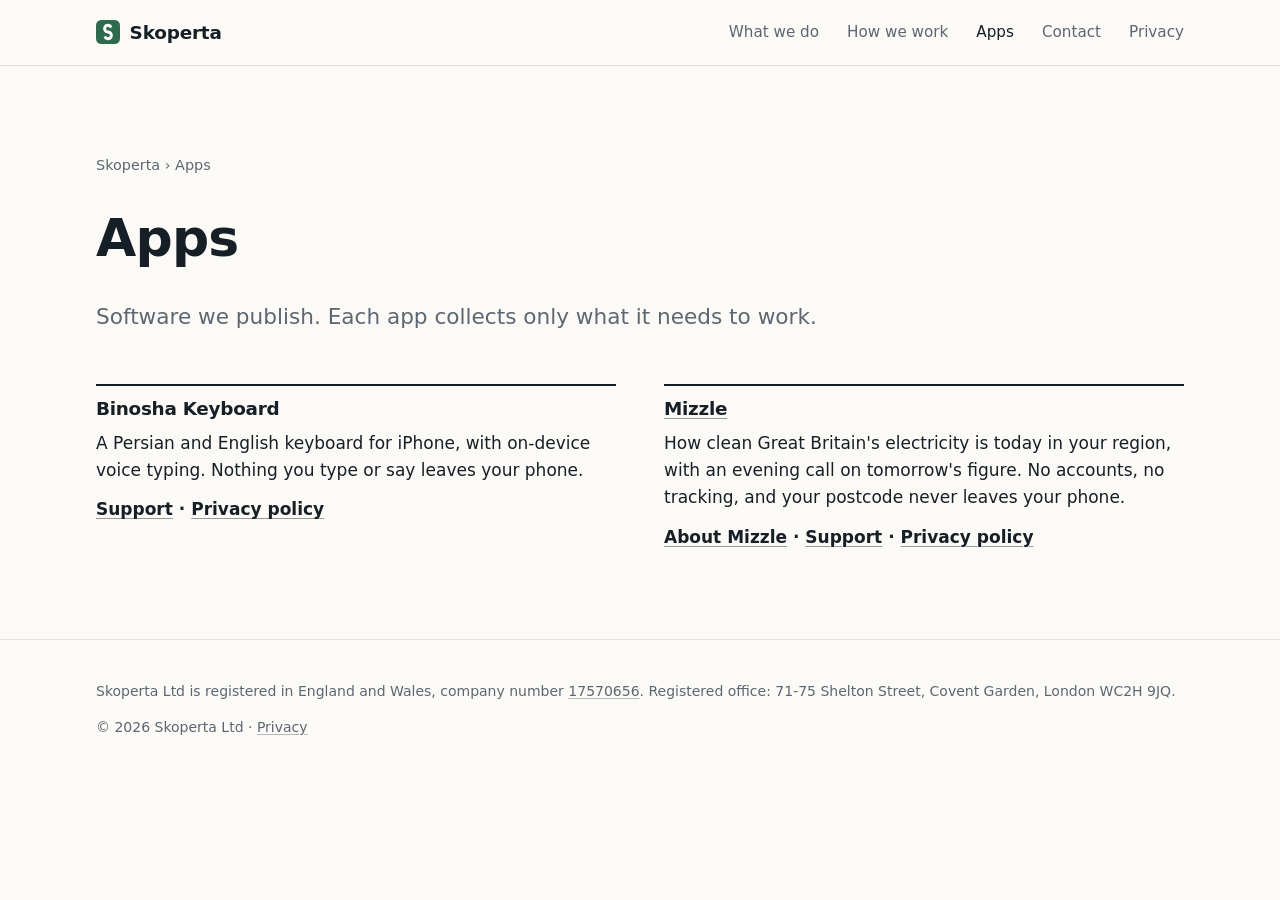
==== apps/index.html @ d9d17c3c "Add Apps to the site navigation Every page's nav bar now links to /apps/ (marked current on the apps" ====
<!DOCTYPE html>
<html lang="en-GB">
<head>
  <meta charset="utf-8">
  <meta name="viewport" content="width=device-width, initial-scale=1">
  <title>Apps · Skoperta</title>
  <meta name="description" content="Apps published by Skoperta Ltd, with support and privacy information for each.">
  <link rel="canonical" href="https://skoperta.com/apps/">
  <meta name="theme-color" content="#fbfaf7" media="(prefers-color-scheme: light)">
  <meta name="theme-color" content="#10161b" media="(prefers-color-scheme: dark)">
  <link rel="icon" href="/assets/favicon.svg" type="image/svg+xml">
  <link rel="icon" href="/assets/favicon.png" type="image/png" sizes="32x32">
  <link rel="apple-touch-icon" href="/assets/apple-touch-icon.png">
  <link rel="stylesheet" href="/assets/css/style.css">
</head>
<body>
  <a class="skip" href="#main">Skip to content</a>

  <header class="site-header">
    <div class="wrap bar">
      <a class="brand" href="/" aria-label="Skoperta home">
        <svg class="mark" viewBox="0 0 64 64" aria-hidden="true" focusable="false">
          <rect width="64" height="64" rx="14" fill="var(--accent)"/>
          <path d="M38.89 17.21 A9 9 0 1 0 32 32 A9 9 0 1 1 25.11 46.79" fill="none" stroke="var(--on-accent)" stroke-width="8" stroke-linecap="round"/>
        </svg>
        <span>Skoperta</span>
      </a>
      <nav class="site-nav" aria-label="Primary">
        <a href="/#work">What we do</a>
        <a href="/#approach">How we work</a>
        <a href="/apps/" aria-current="page">Apps</a>
        <a href="/#contact">Contact</a>
        <a href="/privacy/">Privacy</a>
      </nav>
    </div>
  </header>

  <main id="main" class="wrap prose">
    <nav class="crumbs" aria-label="Breadcrumb"><a href="/">Skoperta</a> › Apps</nav>

    <h1>Apps</h1>
    <p class="lead">Software we publish. Each app collects only what it needs to work.</p>

    <!-- One <article> per app -->
    <div class="grid">
      <article>
        <h3>Binosha Keyboard</h3>
        <p>A Persian and English keyboard for iPhone, with on-device voice typing. Nothing you type or say leaves your phone.</p>
        <p class="app-links"><a href="/apps/binosha-keyboard/support/">Support</a> · <a href="/apps/binosha-keyboard/privacy/">Privacy policy</a></p>
      </article>
      <article>
        <h3><a href="/apps/mizzle/">Mizzle</a></h3>
        <p>How clean Great Britain's electricity is today in your region, with an evening call on tomorrow's figure. No accounts, no tracking, and your postcode never leaves your phone.</p>
        <p class="app-links"><a href="/apps/mizzle/">About Mizzle</a> · <a href="/apps/mizzle/support/">Support</a> · <a href="/apps/mizzle/privacy/">Privacy policy</a></p>
      </article>
    </div>
  </main>

  <footer class="site-footer">
    <div class="wrap">
      <p>Skoperta Ltd is registered in England and Wales, company number <a href="https://find-and-update.company-information.service.gov.uk/company/17570656">17570656</a>. Registered office: 71-75 Shelton Street, Covent Garden, London WC2H 9JQ.</p>
      <p>© 2026 Skoperta Ltd · <a href="/privacy/">Privacy</a></p>
    </div>
  </footer>
</body>
</html>
---- assets/css/style.css ----
/* Skoperta website styles
   1. Tokens: colours, type, spacing. Change the look here, not in page markup.
   2. Base: resets and typography.
   3. Components: header, sections, grids, footer.
   Every page links this one file. Add new components at the end. */

/* 0. Fonts (self-hosted, no third-party requests) */
/* Vazirmatn (formerly Vazir) for Persian, variable weight 100-900. SIL OFL, see /assets/fonts/vazirmatn-OFL.txt */
@font-face {
  font-family: "Vazirmatn";
  src: url("/assets/fonts/vazirmatn.woff2") format("woff2");
  font-weight: 100 900;
  font-display: swap;
  unicode-range: U+0600-06FF, U+0750-077F, U+08A0-08FF, U+200C-200F, U+FB50-FDFF, U+FE70-FEFF;
}

/* 1. Tokens */
:root {
  --paper: #fbfaf7;
  --ink: #171f26;
  --muted: #5d6771;
  --line: #e4e1d9;
  --accent: #2e6b4e;
  --on-accent: #ffffff;

  --font-fa: "Vazirmatn", var(--font-sans);
  --font-sans: ui-sans-serif, system-ui, -apple-system, "Segoe UI", Roboto, "Helvetica Neue", Arial, sans-serif;

  --page-width: 68rem;
  --measure: 62ch;
  --gutter: clamp(1.25rem, 4vw, 2.5rem);
  --section-gap: clamp(3rem, 8vw, 5.5rem);
}

@media (prefers-color-scheme: dark) {
  :root {
    --paper: #10161b;
    --ink: #e8e5de;
    --muted: #a3abb3;
    --line: #28323b;
    --accent: #7fcba4;
    --on-accent: #10161b;
  }
}

/* 2. Base */
*, *::before, *::after { box-sizing: border-box; }

html { -webkit-text-size-adjust: 100%; }

body {
  margin: 0;
  background: var(--paper);
  color: var(--ink);
  font-family: var(--font-sans);
  font-size: 1.0625rem;
  line-height: 1.6;
  -webkit-font-smoothing: antialiased;
}

svg, img { display: block; max-width: 100%; }

a {
  color: inherit;
  text-decoration-thickness: 1px;
  text-underline-offset: 0.15em;
  text-decoration-color: color-mix(in srgb, currentColor 45%, transparent);
}
a:hover { text-decoration-color: currentColor; }

:focus-visible {
  outline: 2px solid var(--accent);
  outline-offset: 3px;
  border-radius: 2px;
}

h1, h2, h3 {
  margin: 0 0 0.6em;
  font-weight: 600;
  line-height: 1.15;
  letter-spacing: -0.015em;
  text-wrap: balance;
}
h1 { font-size: clamp(2rem, 1.2rem + 3.2vw, 3.25rem); }
h2 { font-size: clamp(1.4rem, 1.1rem + 1vw, 1.75rem); }
h3 { font-size: 1.15rem; }

p, li, dd { max-width: var(--measure); }
p { margin: 0 0 1em; }
ul, ol { padding-inline-start: 1.2rem; }
li { margin-block: 0.35em; }
address { font-style: normal; }

/* 3. Components */
.wrap {
  width: min(100% - 2 * var(--gutter), var(--page-width));
  margin-inline: auto;
}

.skip {
  position: absolute;
  left: -999px;
  top: 0;
  padding: 0.5rem 1rem;
  background: var(--accent);
  color: var(--on-accent);
}
.skip:focus { left: 1rem; top: 1rem; z-index: 10; }

.site-header { border-bottom: 1px solid var(--line); }

.bar {
  display: flex;
  flex-wrap: wrap;
  align-items: center;
  justify-content: space-between;
  gap: 0.75rem 1.5rem;
  padding-block: 1.1rem;
}

.brand {
  display: inline-flex;
  align-items: center;
  gap: 0.6rem;
  font-size: 1.15rem;
  font-weight: 700;
  letter-spacing: -0.01em;
  text-decoration: none;
}
.brand .mark { width: 1.5rem; height: 1.5rem; }

.site-nav { display: flex; flex-wrap: wrap; gap: 0.25rem clamp(1rem, 3vw, 1.75rem); font-size: 0.95rem; }
.site-nav a { color: var(--muted); text-decoration: none; }
.site-nav a:hover, .site-nav a[aria-current="page"] { color: var(--ink); }

.hero { padding-block: var(--section-gap); }

.lead {
  font-size: clamp(1.125rem, 1rem + 0.5vw, 1.35rem);
  color: var(--muted);
}

.eyebrow {
  margin: 0 0 1.25rem;
  font-size: 0.78rem;
  font-weight: 600;
  letter-spacing: 0.1em;
  text-transform: uppercase;
  color: var(--accent);
}

.section {
  padding-block: var(--section-gap);
  border-top: 1px solid var(--line);
}

.grid {
  display: grid;
  gap: clamp(1.5rem, 4vw, 3rem);
  grid-template-columns: repeat(auto-fit, minmax(15rem, 1fr));
}
.grid h3 {
  padding-top: 0.75rem;
  border-top: 2px solid var(--ink);
}
.grid p { margin-bottom: 0; }

.principles {
  display: grid;
  gap: 1.75rem 3rem;
  margin: 0;
}
@media (min-width: 48rem) {
  .principles { grid-template-columns: 1fr 1fr; }
}
.principles dt { font-weight: 600; }
.principles dd { margin: 0.25rem 0 0; color: var(--muted); }

.cta-row {
  display: flex;
  flex-wrap: wrap;
  gap: 0.75rem;
  margin: 1.75rem 0 2rem;
  max-width: none;
}
.button {
  display: inline-block;
  padding: 0.7rem 1.25rem;
  border: 1px solid var(--accent);
  border-radius: 6px;
  background: var(--accent);
  color: var(--on-accent);
  font-weight: 600;
  text-decoration: none;
}
.button:hover { filter: brightness(1.08); }
.button.secondary {
  background: transparent;
  border-color: var(--line);
  color: var(--ink);
}
.button.secondary:hover { border-color: var(--ink); filter: none; }

.stat {
  display: grid;
  gap: 0.5rem 2.5rem;
  align-items: baseline;
  margin-bottom: 2rem;
}
@media (min-width: 48rem) {
  .stat { grid-template-columns: auto 1fr; }
}
.stat-number {
  margin: 0;
  font-size: clamp(2.75rem, 2rem + 3vw, 4.5rem);
  font-weight: 700;
  line-height: 1;
  letter-spacing: -0.03em;
  color: var(--accent);
}
.stat-caption { margin: 0; color: var(--muted); max-width: 44ch; }
.why-text { font-size: 1.1rem; }

.contact-heading { font-size: clamp(1.4rem, 1.1rem + 1vw, 1.75rem); }
.contact-line {
  margin-top: 1.5rem;
  font-size: clamp(1.25rem, 1rem + 1vw, 1.75rem);
  font-weight: 600;
}
.contact-line a { text-decoration-thickness: 2px; }

.note { color: var(--muted); font-size: 0.95rem; }

.prose { padding-block: var(--section-gap); }
.prose h2 { margin-top: 2.5rem; }
.prose h2:first-child { margin-top: 0; }

.site-footer {
  padding-block: 2.5rem;
  border-top: 1px solid var(--line);
  font-size: 0.875rem;
  color: var(--muted);
}
.site-footer p { max-width: none; }
.site-footer p:last-child { margin-bottom: 0; }

/* App pages: breadcrumb, app list, bilingual (English + Persian) sections */
.crumbs { margin: 0 0 2rem; font-size: 0.9rem; color: var(--muted); }
.crumbs a { color: inherit; text-decoration: none; }
.crumbs a:hover { color: var(--ink); text-decoration: underline; }

.app-links { margin-top: 0.75rem; font-weight: 600; }

.translation {
  margin-top: var(--section-gap);
  padding-top: var(--section-gap);
  border-top: 1px solid var(--line);
}

:lang(fa) { font-family: var(--font-fa); }
/* Letter-spacing breaks joined Persian letters */
:lang(fa) h1, :lang(fa) h2, :lang(fa) h3, :lang(fa) .eyebrow { letter-spacing: normal; }

/* Tables in app pages */
.prose h3 { margin-top: 1.75rem; }
.table {
  border-collapse: collapse;
  margin: 0 0 1.25rem;
  font-variant-numeric: tabular-nums;
}
.table caption { text-align: start; font-size: 0.9rem; color: var(--muted); padding-bottom: 0.4rem; }
.table th, .table td {
  padding: 0.45rem 1.5rem 0.45rem 0;
  border-bottom: 1px solid var(--line);
  text-align: start;
}
.table th { font-weight: 600; }

@media print {
  .site-nav, .skip { display: none; }
  body { font-size: 11pt; }
}

/* App product pages (/apps/<slug>/): hero with icon and screenshot, feature rows */
.app-hero {
  display: grid;
  gap: 2.5rem clamp(2rem, 6vw, 5rem);
  align-items: center;
  padding-block: var(--section-gap);
}
@media (min-width: 48rem) {
  .app-hero { grid-template-columns: 1fr minmax(14rem, 19rem); }
}
.app-icon {
  width: 5.5rem;
  height: 5.5rem;
  margin-bottom: 1.25rem;
  border-radius: 22.5%;
  box-shadow: 0 0 0 1px var(--line);
}

.shot { margin: 0; max-width: 19rem; }
.shot img {
  width: 100%;
  height: auto;
  border-radius: 2rem;
  border: 1px solid var(--line);
  box-shadow: 0 1.5rem 3rem -1.5rem color-mix(in srgb, var(--ink) 35%, transparent);
}

.feature {
  display: grid;
  gap: 1.5rem clamp(2rem, 6vw, 5rem);
  align-items: center;
  margin-bottom: clamp(3rem, 7vw, 4.5rem);
}
.feature:last-child { margin-bottom: 0; }
.feature .shot { max-width: 16rem; }
@media (min-width: 48rem) {
  .feature { grid-template-columns: minmax(12rem, 16rem) 1fr; }
  .feature:nth-child(even of .feature) { grid-template-columns: 1fr minmax(12rem, 16rem); }
  .feature:nth-child(even of .feature) .shot { order: 2; }
}
.feature h3 { font-size: clamp(1.4rem, 1.1rem + 1vw, 1.75rem); }

.store-button { display: inline-flex; align-items: center; gap: 0.5rem; }
.store-button svg { width: 1.1em; height: 1.1em; }
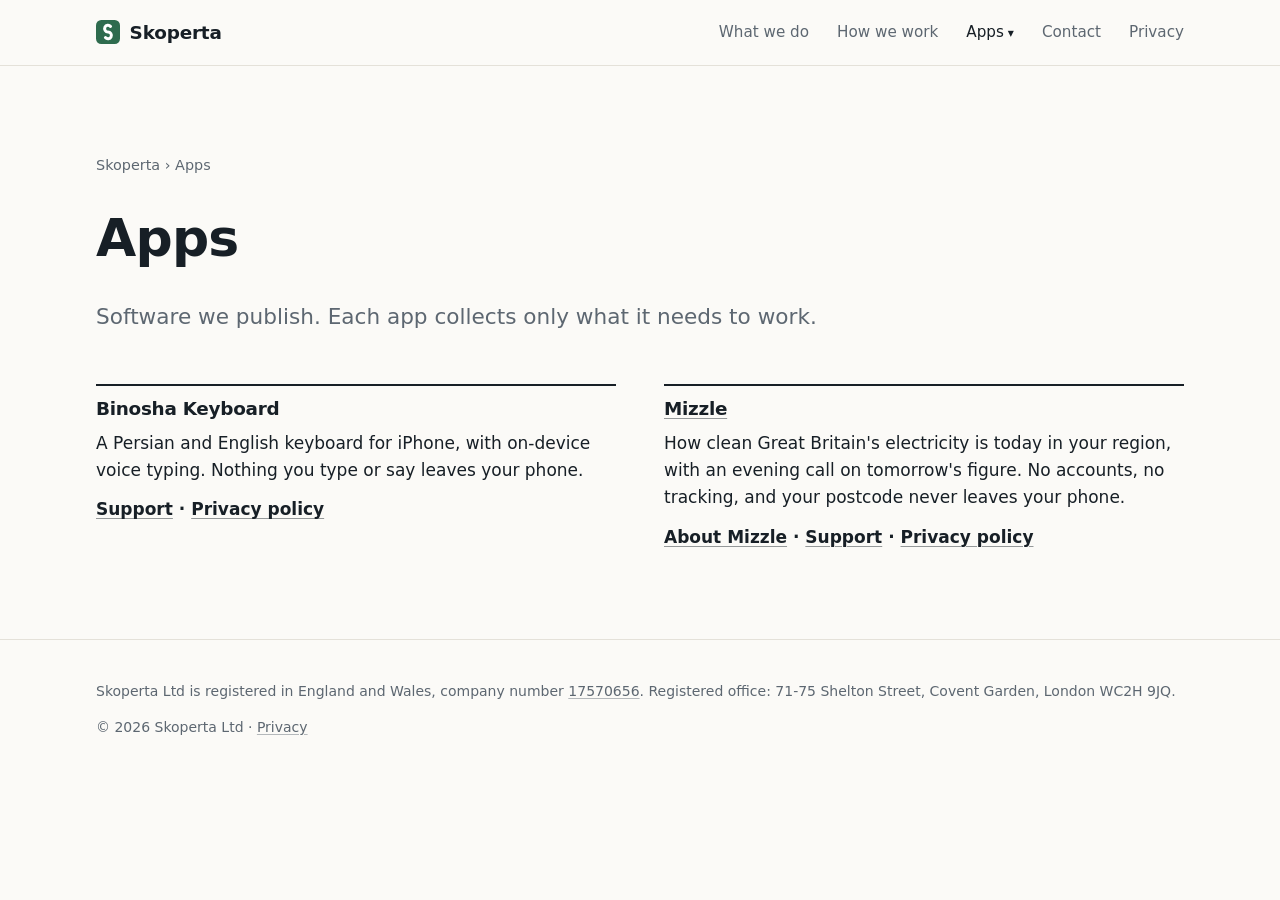
==== commit 4d93d398: "Show the apps in a dropdown under Apps in the nav Hovering or focusing Apps now lists Mizzle and Bin" ====
--- a/apps/index.html
+++ b/apps/index.html
@@ -28,7 +28,13 @@
       <nav class="site-nav" aria-label="Primary">
         <a href="/#work">What we do</a>
         <a href="/#approach">How we work</a>
-        <a href="/apps/" aria-current="page">Apps</a>
+        <div class="nav-menu">
+          <a href="/apps/" aria-current="page">Apps</a>
+          <ul class="nav-sub" aria-label="Apps">
+            <li><a href="/apps/mizzle/">Mizzle</a></li>
+            <li><a href="/apps/binosha-keyboard/support/">Binosha Keyboard</a></li>
+          </ul>
+        </div>
         <a href="/#contact">Contact</a>
         <a href="/privacy/">Privacy</a>
       </nav>
--- a/assets/css/style.css
+++ b/assets/css/style.css
@@ -133,6 +133,29 @@
 .site-nav a { color: var(--muted); text-decoration: none; }
 .site-nav a:hover, .site-nav a[aria-current="page"] { color: var(--ink); }
 
+/* Apps dropdown: opens on hover or keyboard focus; the Apps link itself still goes to /apps/ */
+.nav-menu { position: relative; }
+.nav-menu > a::after { content: " \25BE"; font-size: 0.8em; }
+.nav-sub {
+  position: absolute;
+  top: 100%;
+  left: -0.75rem;
+  z-index: 10;
+  min-width: 12rem;
+  margin: 0;
+  padding: 0.4rem 0;
+  list-style: none;
+  background: var(--paper);
+  border: 1px solid var(--line);
+  border-radius: 0.5rem;
+  box-shadow: 0 6px 20px rgb(0 0 0 / 0.08);
+  visibility: hidden;
+  opacity: 0;
+  transition: opacity 0.12s, visibility 0.12s;
+}
+.nav-sub a { display: block; padding: 0.35rem 0.75rem; }
+.nav-menu:hover .nav-sub, .nav-menu:focus-within .nav-sub { visibility: visible; opacity: 1; }
+
 .hero { padding-block: var(--section-gap); }
 
 .lead {
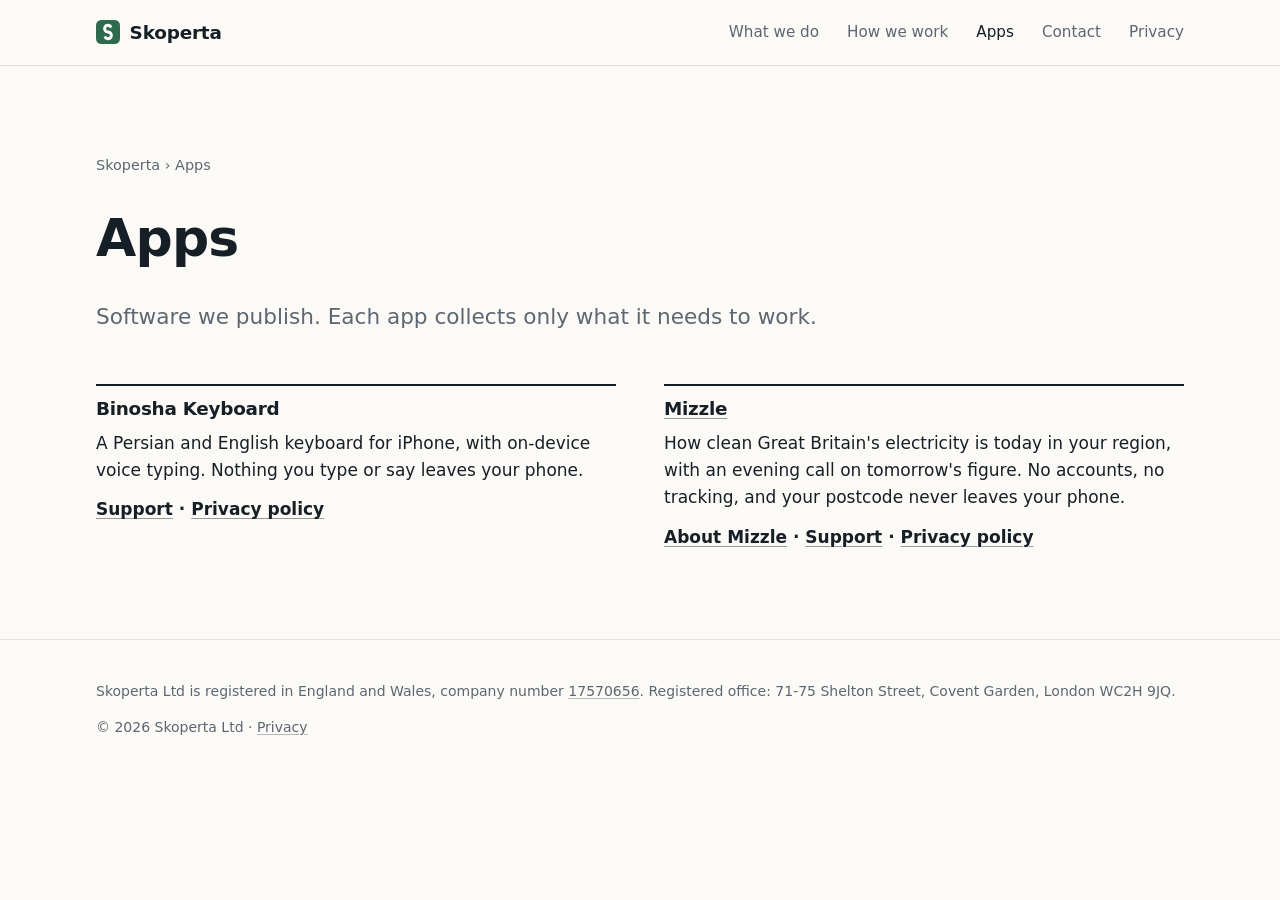
==== commit bb452ed8: "Drop the Apps dropdown; Apps links straight to the apps page The dropdown list rendered as plain lin" ====
--- a/apps/index.html
+++ b/apps/index.html
@@ -28,13 +28,7 @@
       <nav class="site-nav" aria-label="Primary">
         <a href="/#work">What we do</a>
         <a href="/#approach">How we work</a>
-        <div class="nav-menu">
-          <a href="/apps/" aria-current="page">Apps</a>
-          <ul class="nav-sub" aria-label="Apps">
-            <li><a href="/apps/mizzle/">Mizzle</a></li>
-            <li><a href="/apps/binosha-keyboard/support/">Binosha Keyboard</a></li>
-          </ul>
-        </div>
+        <a href="/apps/" aria-current="page">Apps</a>
         <a href="/#contact">Contact</a>
         <a href="/privacy/">Privacy</a>
       </nav>
--- a/assets/css/style.css
+++ b/assets/css/style.css
@@ -133,29 +133,6 @@
 .site-nav a { color: var(--muted); text-decoration: none; }
 .site-nav a:hover, .site-nav a[aria-current="page"] { color: var(--ink); }
 
-/* Apps dropdown: opens on hover or keyboard focus; the Apps link itself still goes to /apps/ */
-.nav-menu { position: relative; }
-.nav-menu > a::after { content: " \25BE"; font-size: 0.8em; }
-.nav-sub {
-  position: absolute;
-  top: 100%;
-  left: -0.75rem;
-  z-index: 10;
-  min-width: 12rem;
-  margin: 0;
-  padding: 0.4rem 0;
-  list-style: none;
-  background: var(--paper);
-  border: 1px solid var(--line);
-  border-radius: 0.5rem;
-  box-shadow: 0 6px 20px rgb(0 0 0 / 0.08);
-  visibility: hidden;
-  opacity: 0;
-  transition: opacity 0.12s, visibility 0.12s;
-}
-.nav-sub a { display: block; padding: 0.35rem 0.75rem; }
-.nav-menu:hover .nav-sub, .nav-menu:focus-within .nav-sub { visibility: visible; opacity: 1; }
-
 .hero { padding-block: var(--section-gap); }
 
 .lead {
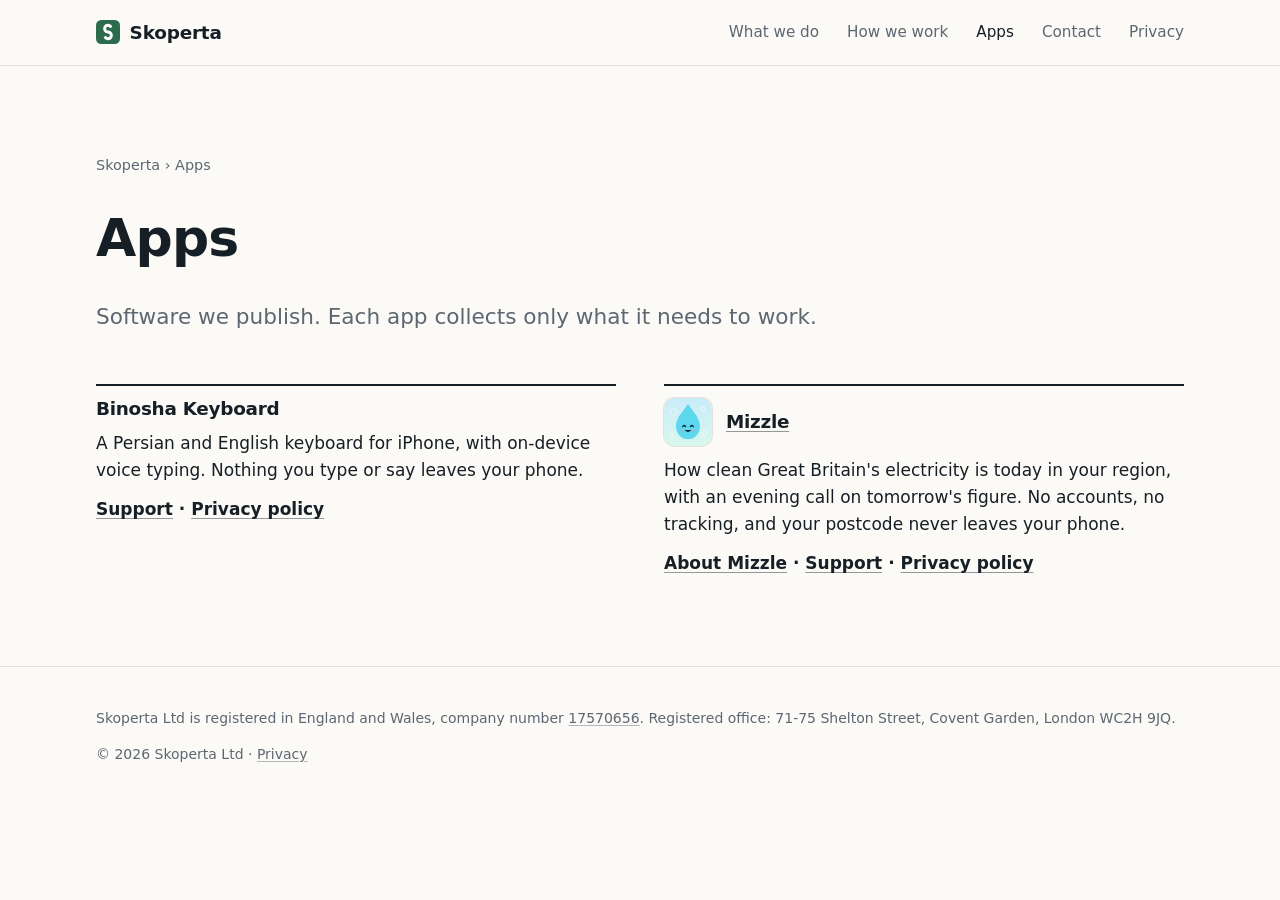
==== commit 42612f04: "Refresh Mizzle screenshots for the new tab bar and add the icon to the apps card Today, onboarding, " ====
--- a/apps/index.html
+++ b/apps/index.html
@@ -49,7 +49,7 @@
         <p class="app-links"><a href="/apps/binosha-keyboard/support/">Support</a> · <a href="/apps/binosha-keyboard/privacy/">Privacy policy</a></p>
       </article>
       <article>
-        <h3><a href="/apps/mizzle/">Mizzle</a></h3>
+        <h3 class="app-title"><img class="app-icon" src="/apps/mizzle/images/icon.svg" alt="" width="88" height="88"><a href="/apps/mizzle/">Mizzle</a></h3>
         <p>How clean Great Britain's electricity is today in your region, with an evening call on tomorrow's figure. No accounts, no tracking, and your postcode never leaves your phone.</p>
         <p class="app-links"><a href="/apps/mizzle/">About Mizzle</a> · <a href="/apps/mizzle/support/">Support</a> · <a href="/apps/mizzle/privacy/">Privacy policy</a></p>
       </article>
--- a/assets/css/style.css
+++ b/assets/css/style.css
@@ -299,6 +299,17 @@
   box-shadow: 0 0 0 1px var(--line);
 }
 
+.app-title {
+  display: flex;
+  align-items: center;
+  gap: 0.875rem;
+}
+.app-title .app-icon {
+  width: 3rem;
+  height: 3rem;
+  margin: 0;
+}
+
 .shot { margin: 0; max-width: 19rem; }
 .shot img {
   width: 100%;
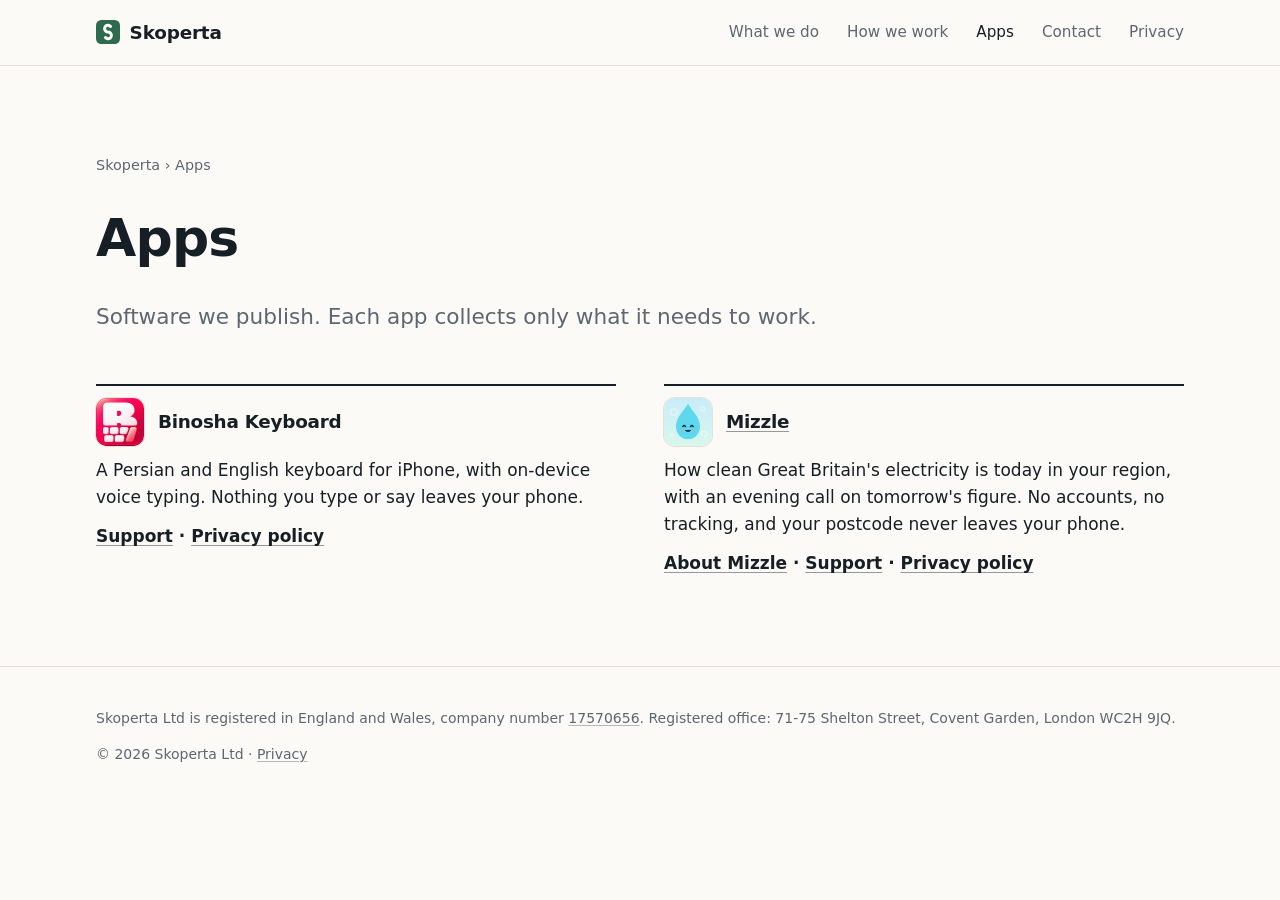
==== commit 98cd9d8b: "Add the Binosha Keyboard icon to its apps card A 192px WebP of the App Store icon, shown beside the " ====
--- a/apps/index.html
+++ b/apps/index.html
@@ -44,7 +44,7 @@
     <!-- One <article> per app -->
     <div class="grid">
       <article>
-        <h3>Binosha Keyboard</h3>
+        <h3 class="app-title"><img class="app-icon" src="/apps/binosha-keyboard/images/icon.webp" alt="" width="88" height="88">Binosha Keyboard</h3>
         <p>A Persian and English keyboard for iPhone, with on-device voice typing. Nothing you type or say leaves your phone.</p>
         <p class="app-links"><a href="/apps/binosha-keyboard/support/">Support</a> · <a href="/apps/binosha-keyboard/privacy/">Privacy policy</a></p>
       </article>
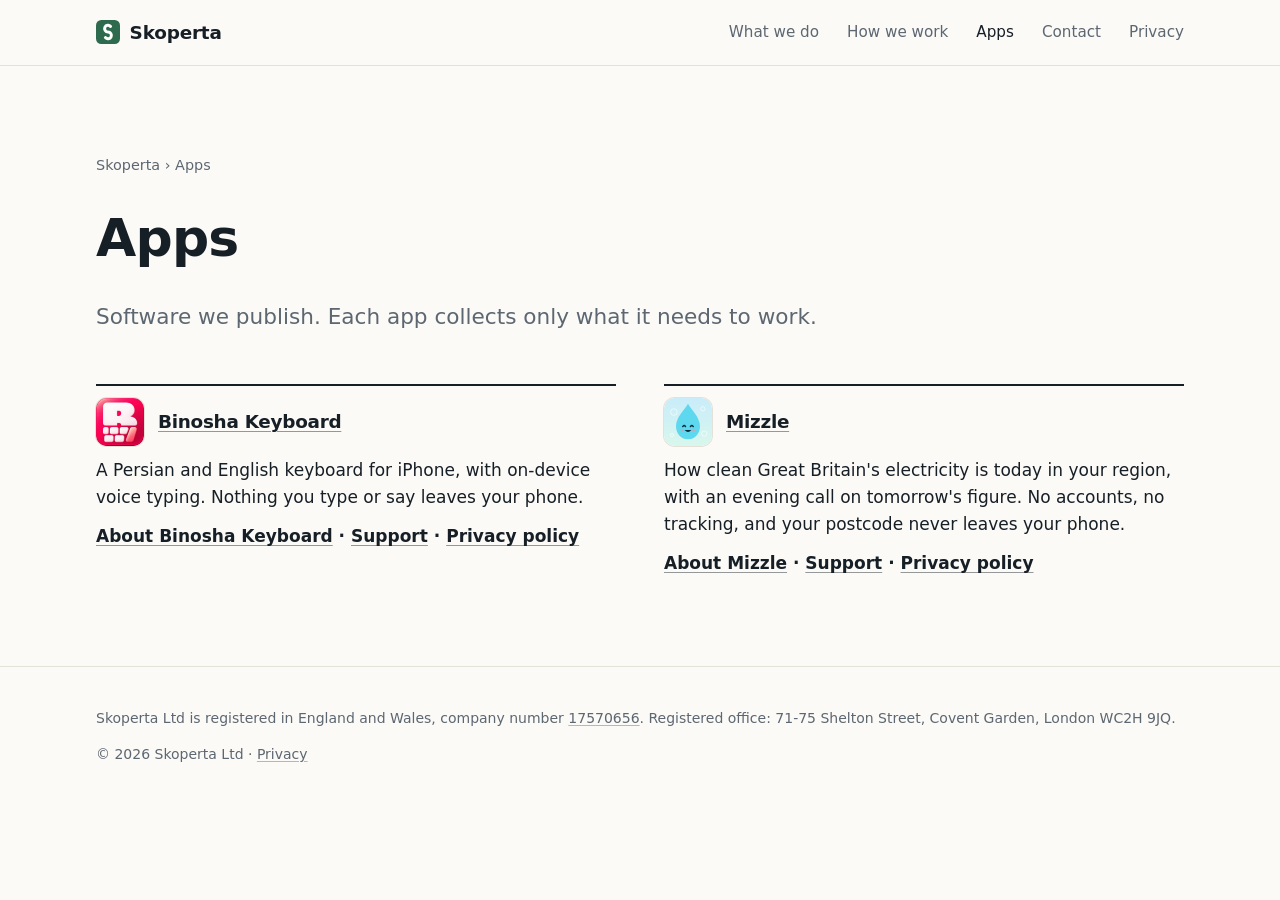
==== commit f4740416: "Add an app page for Binosha Keyboard Built from templates/app-page.html with copy from the 23 Novemb" ====
--- a/apps/index.html
+++ b/apps/index.html
@@ -44,9 +44,9 @@
     <!-- One <article> per app -->
     <div class="grid">
       <article>
-        <h3 class="app-title"><img class="app-icon" src="/apps/binosha-keyboard/images/icon.webp" alt="" width="88" height="88">Binosha Keyboard</h3>
+        <h3 class="app-title"><img class="app-icon" src="/apps/binosha-keyboard/images/icon.webp" alt="" width="88" height="88"><a href="/apps/binosha-keyboard/">Binosha Keyboard</a></h3>
         <p>A Persian and English keyboard for iPhone, with on-device voice typing. Nothing you type or say leaves your phone.</p>
-        <p class="app-links"><a href="/apps/binosha-keyboard/support/">Support</a> · <a href="/apps/binosha-keyboard/privacy/">Privacy policy</a></p>
+        <p class="app-links"><a href="/apps/binosha-keyboard/">About Binosha Keyboard</a> · <a href="/apps/binosha-keyboard/support/">Support</a> · <a href="/apps/binosha-keyboard/privacy/">Privacy policy</a></p>
       </article>
       <article>
         <h3 class="app-title"><img class="app-icon" src="/apps/mizzle/images/icon.svg" alt="" width="88" height="88"><a href="/apps/mizzle/">Mizzle</a></h3>
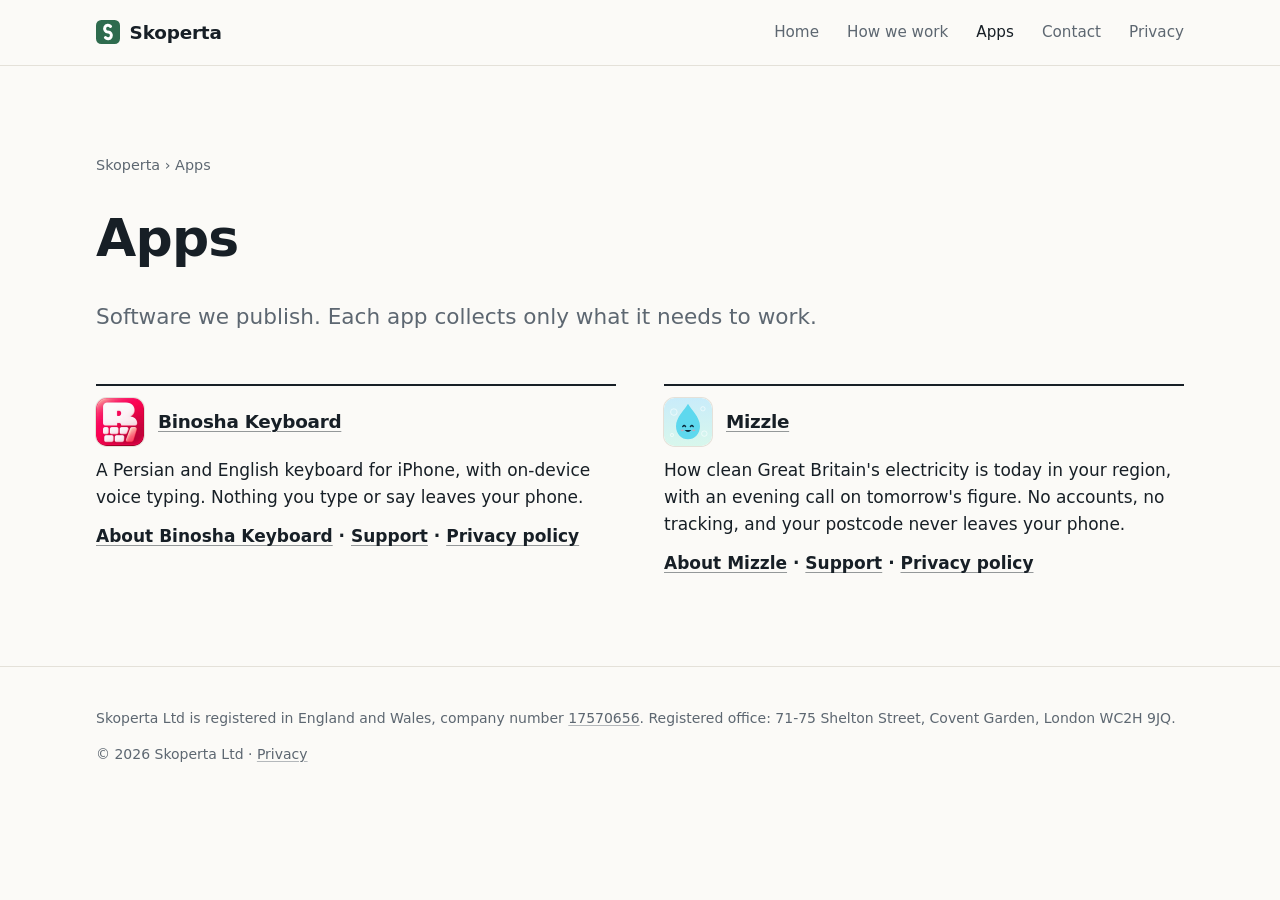
==== commit 6259e618: "Replace "What we do" with "Home" in the nav bar Home links to / on every page and the app-page templ" ====
--- a/apps/index.html
+++ b/apps/index.html
@@ -26,7 +26,7 @@
         <span>Skoperta</span>
       </a>
       <nav class="site-nav" aria-label="Primary">
-        <a href="/#work">What we do</a>
+        <a href="/">Home</a>
         <a href="/#approach">How we work</a>
         <a href="/apps/" aria-current="page">Apps</a>
         <a href="/#contact">Contact</a>
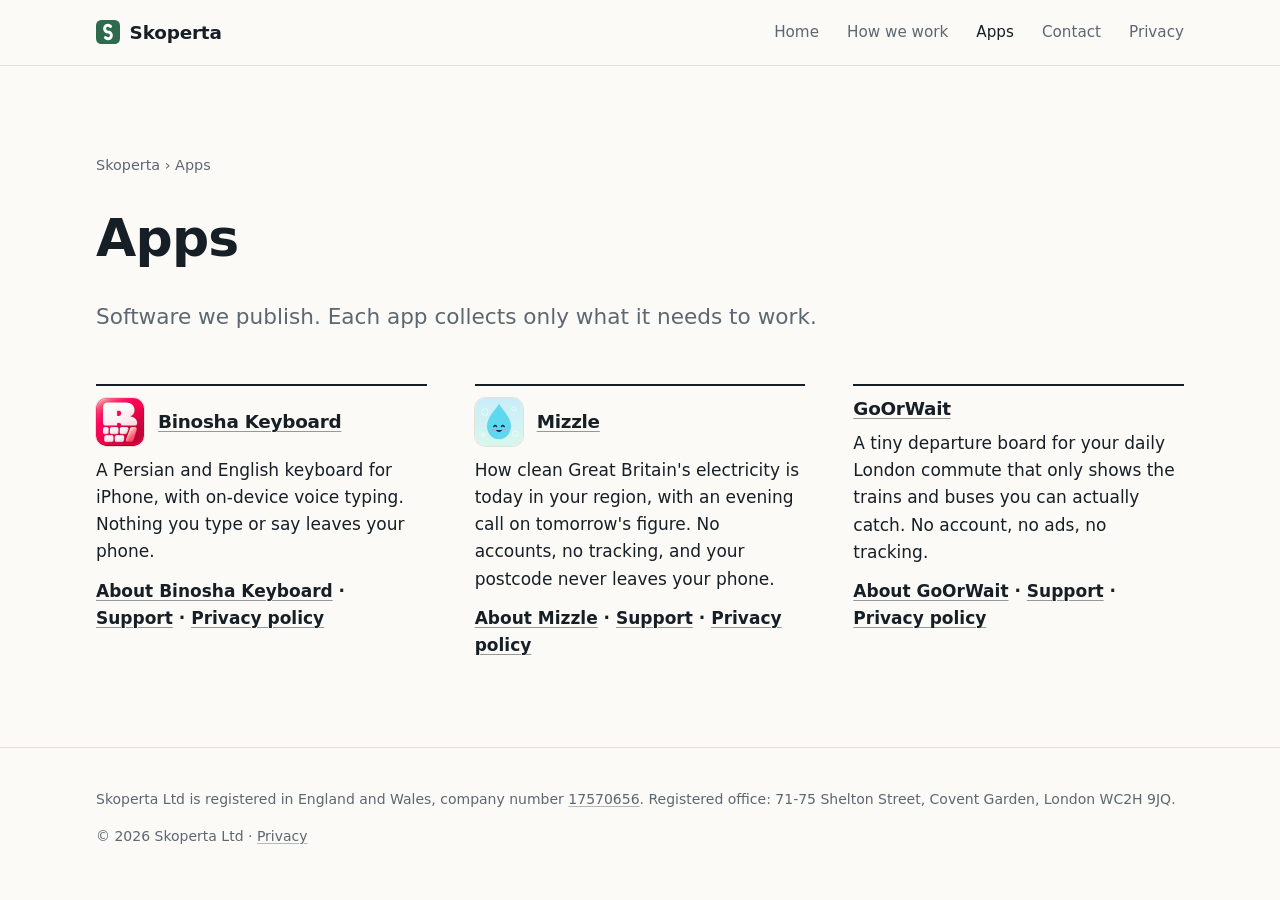
==== commit 2c4a5785: "Add an app page, support page and privacy policy for GoOrWait Co-Authored-By: Claude Opus 5.5 <norep" ====
--- a/apps/index.html
+++ b/apps/index.html
@@ -53,6 +53,11 @@
         <p>How clean Great Britain's electricity is today in your region, with an evening call on tomorrow's figure. No accounts, no tracking, and your postcode never leaves your phone.</p>
         <p class="app-links"><a href="/apps/mizzle/">About Mizzle</a> · <a href="/apps/mizzle/support/">Support</a> · <a href="/apps/mizzle/privacy/">Privacy policy</a></p>
       </article>
+      <article>
+        <h3 class="app-title"><a href="/apps/goorwait/">GoOrWait</a></h3>
+        <p>A tiny departure board for your daily London commute that only shows the trains and buses you can actually catch. No account, no ads, no tracking.</p>
+        <p class="app-links"><a href="/apps/goorwait/">About GoOrWait</a> · <a href="/apps/goorwait/support/">Support</a> · <a href="/apps/goorwait/privacy/">Privacy policy</a></p>
+      </article>
     </div>
   </main>
 
--- a/assets/css/style.css
+++ b/assets/css/style.css
@@ -336,3 +336,6 @@
 
 .store-button { display: inline-flex; align-items: center; gap: 0.5rem; }
 .store-button svg { width: 1.1em; height: 1.1em; }
+
+/* App page without a hero screenshot: let the text use the full width */
+.app-hero > :only-child { grid-column: 1 / -1; max-width: 46rem; }
